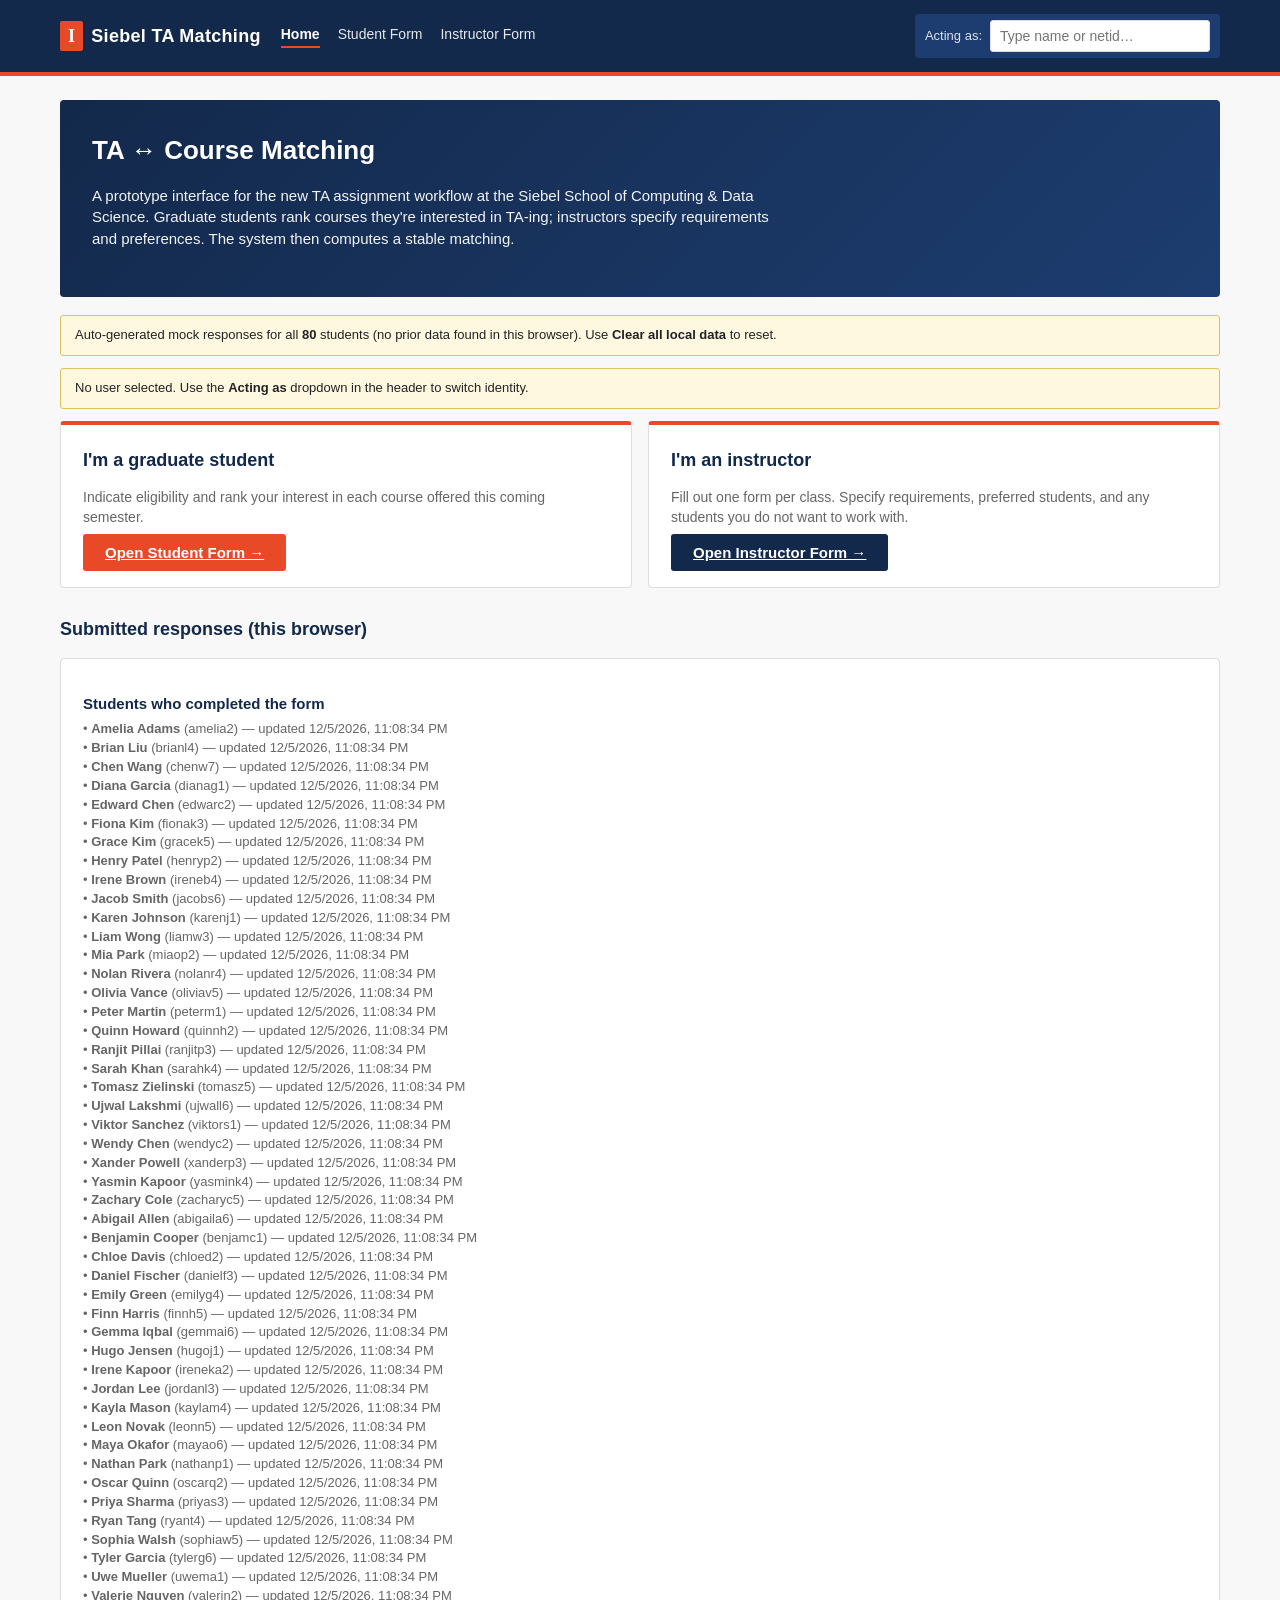
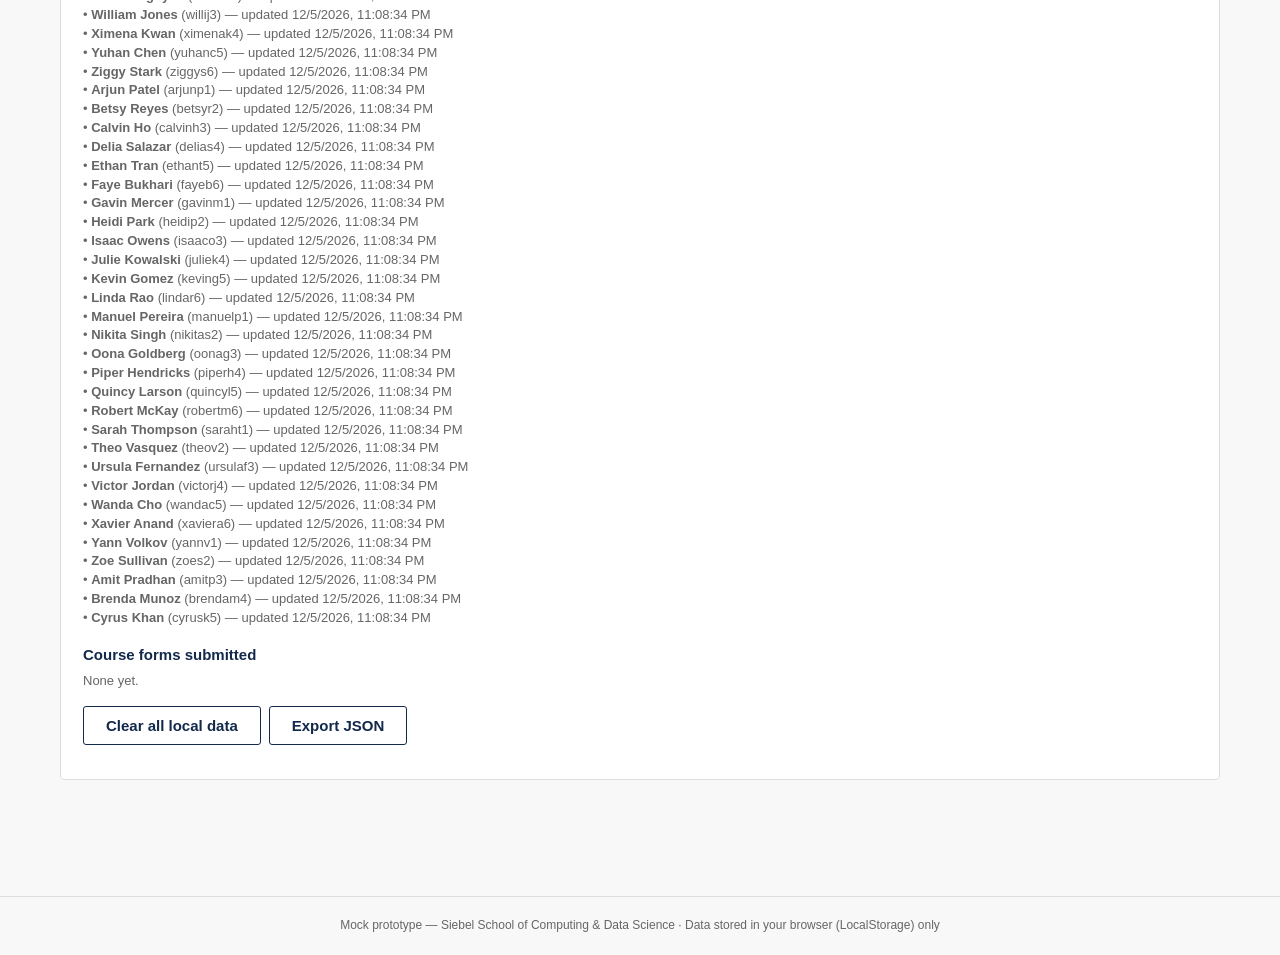
==== index.html @ 6efe0b81 "demo" ====
<!DOCTYPE html>
<html lang="en">
<head>
<meta charset="UTF-8" />
<title>TA Matching — Siebel School</title>
<meta name="viewport" content="width=device-width, initial-scale=1" />
<link rel="stylesheet" href="styles.css" />
</head>
<body>
<div id="app-header"></div>
<main>
  <div class="hero">
    <h1>TA &harr; Course Matching</h1>
    <p>A prototype interface for the new TA assignment workflow at the Siebel School of Computing &amp; Data Science. Graduate students rank courses they're interested in TA-ing; instructors specify requirements and preferences. The system then computes a stable matching.</p>
  </div>

  <div class="banner" id="userBanner">No user selected. Use the <b>Acting as</b> dropdown in the header to switch identity.</div>

  <div class="card-grid">
    <div class="card">
      <h2>I'm a graduate student</h2>
      <p>Indicate eligibility and rank your interest in each course offered this coming semester.</p>
      <a class="btn" href="student.html">Open Student Form &rarr;</a>
    </div>
    <div class="card">
      <h2>I'm an instructor</h2>
      <p>Fill out one form per class. Specify requirements, preferred students, and any students you do not want to work with.</p>
      <a class="btn secondary" href="instructor.html">Open Instructor Form &rarr;</a>
    </div>
  </div>

  <h2>Submitted responses (this browser)</h2>
  <div class="panel">
    <h3>Students who completed the form</h3>
    <div id="studentSummary" class="muted">None yet.</div>
    <h3>Course forms submitted</h3>
    <div id="instructorSummary" class="muted">None yet.</div>
    <div class="toolbar">
      <button class="btn ghost" id="clearBtn">Clear all local data</button>
      <button class="btn ghost" id="exportBtn">Export JSON</button>
    </div>
  </div>
</main>
<div id="app-footer"></div>

<script src="app.js"></script>
<script>
(async function() {
  const data = await loadAllData();
  const seeded = ensureSeededStudentResponses(data);
  buildHeader('home', data);
  buildFooter();

  const user = getCurrentUser();
  if (seeded) {
    const note = document.createElement('div');
    note.className = 'banner';
    note.innerHTML = `Auto-generated mock responses for all <b>${data.students.length}</b> students (no prior data found in this browser). Use <b>Clear all local data</b> to reset.`;
    document.querySelector('main').insertBefore(note, document.getElementById('userBanner'));
  }

  if (user) {
    const list = user.role === 'faculty' ? data.faculty : data.students;
    const row = list.find(x => x.netid === user.netid);
    document.getElementById('userBanner').className = 'banner good';
    document.getElementById('userBanner').innerHTML =
      `Acting as <b>${row ? row.name : user.netid}</b> (${user.role}, netid <code>${user.netid}</code>).`;
  }

  const sResp = getStudentResponses();
  const iResp = getInstructorResponses();
  const ss = document.getElementById('studentSummary');
  const is = document.getElementById('instructorSummary');
  const sKeys = Object.keys(sResp);
  const iKeys = Object.keys(iResp);
  if (sKeys.length) {
    ss.innerHTML = sKeys.map(k => {
      const s = data.students.find(x => x.netid === k);
      return `<div>• <b>${s?s.name:k}</b> (${k}) — updated ${new Date(sResp[k].updatedAt).toLocaleString()}</div>`;
    }).join('');
  }
  if (iKeys.length) {
    is.innerHTML = iKeys.map(k => {
      const r = iResp[k];
      const c = data.courses.find(x => x.course_id === r.course_id);
      const inst = data.faculty.find(x => x.netid === r.instructor);
      return `<div>• <b>${c?c.course_id+' — '+c.title:r.course_id}</b> by ${inst?inst.name:r.instructor} — updated ${new Date(r.updatedAt).toLocaleString()}</div>`;
    }).join('');
  }

  document.getElementById('clearBtn').addEventListener('click', () => {
    if (confirm('Clear all locally-stored TA matching data? This cannot be undone.')) {
      localStorage.removeItem(LS_KEYS.STUDENT_RESPONSES);
      localStorage.removeItem(LS_KEYS.INSTRUCTOR_RESPONSES);
      location.reload();
    }
  });
  document.getElementById('exportBtn').addEventListener('click', () => {
    const dump = {
      students: getStudentResponses(),
      instructors: getInstructorResponses(),
      exportedAt: new Date().toISOString()
    };
    const blob = new Blob([JSON.stringify(dump, null, 2)], { type: 'application/json' });
    const a = document.createElement('a');
    a.href = URL.createObjectURL(blob);
    a.download = 'ta-matching-export.json';
    a.click();
  });
})();
</script>
</body>
</html>
---- styles.css ----
/* Siebel School / Illinois colors */
:root {
  --illinois-orange: #E84A27;
  --illinois-blue: #13294B;
  --illinois-blue-light: #1D3D70;
  --bg: #F8F8F8;
  --panel: #FFFFFF;
  --border: #DDDDDD;
  --text: #222222;
  --muted: #666666;
  --accent: #FF6B3D;
  --good: #1F7A3A;
  --warn: #B8860B;
}

* { box-sizing: border-box; }

body {
  margin: 0;
  font-family: -apple-system, "Segoe UI", Helvetica, Arial, sans-serif;
  background: var(--bg);
  color: var(--text);
  line-height: 1.45;
}

.topbar {
  background: var(--illinois-blue);
  color: #fff;
  padding: 0;
  border-bottom: 4px solid var(--illinois-orange);
}
.topbar-inner {
  max-width: 1200px;
  margin: 0 auto;
  display: flex;
  align-items: center;
  padding: 14px 20px;
  gap: 20px;
}
.brand {
  font-weight: 700;
  font-size: 18px;
  letter-spacing: 0.3px;
}
.brand .block-i {
  display: inline-block;
  background: var(--illinois-orange);
  color: white;
  padding: 2px 8px;
  margin-right: 8px;
  font-family: Georgia, serif;
  font-weight: 900;
  border-radius: 2px;
}
.topnav {
  display: flex;
  gap: 18px;
  flex: 1;
}
.topnav a {
  color: #fff;
  text-decoration: none;
  font-size: 14px;
  opacity: 0.9;
}
.topnav a:hover { opacity: 1; text-decoration: underline; }
.topnav a.active { font-weight: 700; opacity: 1; border-bottom: 2px solid var(--illinois-orange); padding-bottom: 2px; }

.user-switch {
  display: flex;
  align-items: center;
  gap: 8px;
  font-size: 13px;
  background: var(--illinois-blue-light);
  padding: 6px 10px;
  border-radius: 4px;
}
.user-switch select {
  background: #fff;
  border: 1px solid var(--border);
  padding: 4px 6px;
  border-radius: 3px;
  font-size: 13px;
  min-width: 200px;
}
.user-switch .who {
  color: #fff;
  opacity: 0.85;
}

main {
  max-width: 1200px;
  margin: 24px auto;
  padding: 0 20px 60px;
}

h1 {
  font-size: 26px;
  color: var(--illinois-blue);
  margin: 0 0 6px;
  border-bottom: 2px solid var(--illinois-orange);
  padding-bottom: 8px;
}
h2 {
  font-size: 18px;
  color: var(--illinois-blue);
  margin-top: 28px;
  margin-bottom: 8px;
}
h3 { font-size: 15px; margin: 16px 0 6px; color: var(--illinois-blue); }

.instructions, .recommendations {
  background: var(--panel);
  border-left: 4px solid var(--illinois-orange);
  padding: 12px 16px;
  margin: 12px 0;
  font-size: 14px;
}
.recommendations { border-left-color: var(--illinois-blue-light); }

.panel {
  background: var(--panel);
  border: 1px solid var(--border);
  padding: 18px 22px;
  margin: 16px 0;
  border-radius: 4px;
}

label { display: block; font-weight: 600; margin: 10px 0 4px; font-size: 14px; }
input[type=text], input[type=email], select, textarea {
  width: 100%;
  padding: 7px 9px;
  border: 1px solid var(--border);
  border-radius: 3px;
  font-size: 14px;
  font-family: inherit;
}
textarea { min-height: 70px; resize: vertical; }
.row { display: flex; gap: 16px; flex-wrap: wrap; }
.row > * { flex: 1; min-width: 200px; }

.checkline { display: flex; align-items: center; gap: 8px; margin: 6px 0; font-weight: 400; }
.checkline input { width: auto; }

.radio-group { display: flex; flex-direction: column; gap: 4px; }
.radio-group label { font-weight: 400; display: flex; align-items: center; gap: 8px; margin: 2px 0; }
.radio-group input { width: auto; }

.btn {
  background: var(--illinois-orange);
  color: white;
  border: none;
  padding: 10px 22px;
  font-size: 15px;
  font-weight: 600;
  border-radius: 3px;
  cursor: pointer;
}
.btn:hover { background: #c43e1f; }
.btn.secondary {
  background: var(--illinois-blue);
}
.btn.secondary:hover { background: var(--illinois-blue-light); }
.btn.ghost {
  background: transparent;
  color: var(--illinois-blue);
  border: 1px solid var(--illinois-blue);
}

.toolbar { display: flex; gap: 8px; margin: 16px 0; flex-wrap: wrap; }

table.courses {
  width: 100%;
  border-collapse: collapse;
  font-size: 13px;
  background: #fff;
}
table.courses th, table.courses td {
  text-align: left;
  padding: 6px 8px;
  border-bottom: 1px solid var(--border);
  vertical-align: middle;
}
table.courses th {
  background: var(--illinois-blue);
  color: white;
  position: sticky;
  top: 0;
  font-weight: 600;
}
table.courses tr:nth-child(even) { background: #FBFBFB; }
table.courses tr:hover { background: #FFF6F2; }

.grade-cell { display: flex; gap: 2px; }
.grade-cell label {
  font-weight: 400;
  margin: 0;
  cursor: pointer;
  padding: 2px 6px;
  border: 1px solid var(--border);
  border-radius: 3px;
  font-size: 12px;
  background: #fff;
}
.grade-cell input { display: none; }
.grade-cell input:checked + span { font-weight: 800; }
.grade-cell label.g-A:has(input:checked) { background: #1F7A3A; color: #fff; border-color: #1F7A3A; }
.grade-cell label.g-B:has(input:checked) { background: #4A8BC2; color: #fff; border-color: #4A8BC2; }
.grade-cell label.g-C:has(input:checked) { background: #E0A030; color: #fff; border-color: #E0A030; }
.grade-cell label.g-F:has(input:checked) { background: #B33A2C; color: #fff; border-color: #B33A2C; }

.req-tag {
  display: inline-block;
  background: var(--illinois-orange);
  color: white;
  font-size: 10px;
  padding: 1px 5px;
  border-radius: 2px;
  margin-left: 6px;
  vertical-align: middle;
}
.lvl-400 { color: var(--illinois-blue); font-weight: 600; }

.ordered-list {
  background: #fff;
  border: 1px dashed var(--border);
  padding: 10px;
  min-height: 60px;
  margin: 6px 0;
}
.chip {
  display: inline-flex;
  align-items: center;
  gap: 6px;
  background: var(--illinois-blue);
  color: white;
  padding: 4px 8px;
  margin: 3px;
  border-radius: 14px;
  font-size: 12px;
}
.chip.warn { background: #B33A2C; }
.chip .x { cursor: pointer; font-weight: bold; }
.chip .num { background: rgba(255,255,255,0.25); padding: 0 5px; border-radius: 8px; font-size: 11px; }

.search-input { max-width: 280px; }
.filters { display: flex; gap: 12px; align-items: center; margin-bottom: 10px; flex-wrap: wrap; }
.filters label { font-weight: 400; display: flex; align-items: center; gap: 6px; margin: 0; }

.hero {
  background: linear-gradient(135deg, var(--illinois-blue) 0%, var(--illinois-blue-light) 100%);
  color: white;
  padding: 32px;
  border-radius: 4px;
  margin-bottom: 18px;
}
.hero h1 { color: white; border-bottom: none; padding-bottom: 0; }
.hero p { font-size: 15px; opacity: 0.95; max-width: 700px; }
.card-grid { display: grid; grid-template-columns: 1fr 1fr; gap: 16px; }
.card {
  background: var(--panel);
  border: 1px solid var(--border);
  padding: 22px;
  border-radius: 4px;
  border-top: 4px solid var(--illinois-orange);
}
.card h2 { margin-top: 0; }
.card p { font-size: 14px; color: var(--muted); }

.banner {
  background: #FFF8E1;
  border: 1px solid #E0C060;
  padding: 10px 14px;
  border-radius: 3px;
  font-size: 13px;
  margin: 12px 0;
}
.banner.good {
  background: #E8F5EC;
  border-color: #1F7A3A;
  color: #14512A;
}

.smart-hints {
  background: #EEF4FB;
  border-left: 3px solid var(--illinois-blue-light);
  padding: 8px 12px;
  font-size: 12px;
  color: var(--illinois-blue);
  margin: 4px 0;
}
.smart-hints b { color: var(--illinois-orange); }

/* Combobox (typeahead-enhanced select) */
.combobox {
  position: relative;
  display: inline-block;
  vertical-align: middle;
}
.combobox.cb-block { display: block; }
.combobox-input {
  width: 100%;
  min-width: 220px;
  padding: 7px 9px;
  border: 1px solid var(--border);
  border-radius: 3px;
  font-size: 14px;
  font-family: inherit;
  background: #fff;
}
.combobox-input:focus {
  outline: 2px solid var(--illinois-orange);
  outline-offset: -1px;
}
.combobox-popup {
  position: absolute;
  top: calc(100% + 2px);
  left: 0;
  right: 0;
  min-width: 260px;
  max-height: 320px;
  overflow-y: auto;
  background: #fff;
  border: 1px solid var(--illinois-blue);
  border-radius: 3px;
  box-shadow: 0 6px 16px rgba(0,0,0,0.18);
  z-index: 1000;
  font-size: 13px;
}
.combobox-group {
  background: var(--illinois-blue);
  color: #fff;
  padding: 4px 10px;
  font-weight: 600;
  font-size: 11px;
  letter-spacing: 0.6px;
  text-transform: uppercase;
  position: sticky;
  top: 0;
}
.combobox-item {
  padding: 6px 10px;
  cursor: pointer;
  border-bottom: 1px solid #F0F0F0;
}
.combobox-item:hover,
.combobox-item.active {
  background: #FFF1EA;
}
.combobox-item mark {
  background: #FFE08A;
  color: inherit;
  padding: 0;
  font-weight: 700;
}
.combobox-empty {
  padding: 8px 10px;
  color: var(--muted);
  font-style: italic;
}

/* Header combobox lives on dark blue bar — keep it readable */
.user-switch .combobox-input { min-width: 220px; }

footer {
  text-align: center;
  padding: 20px;
  color: var(--muted);
  font-size: 12px;
  border-top: 1px solid var(--border);
  margin-top: 40px;
}

.muted { color: var(--muted); font-size: 13px; }
.small { font-size: 12px; }

@media (max-width: 700px) {
  .card-grid { grid-template-columns: 1fr; }
  .topbar-inner { flex-wrap: wrap; }
}
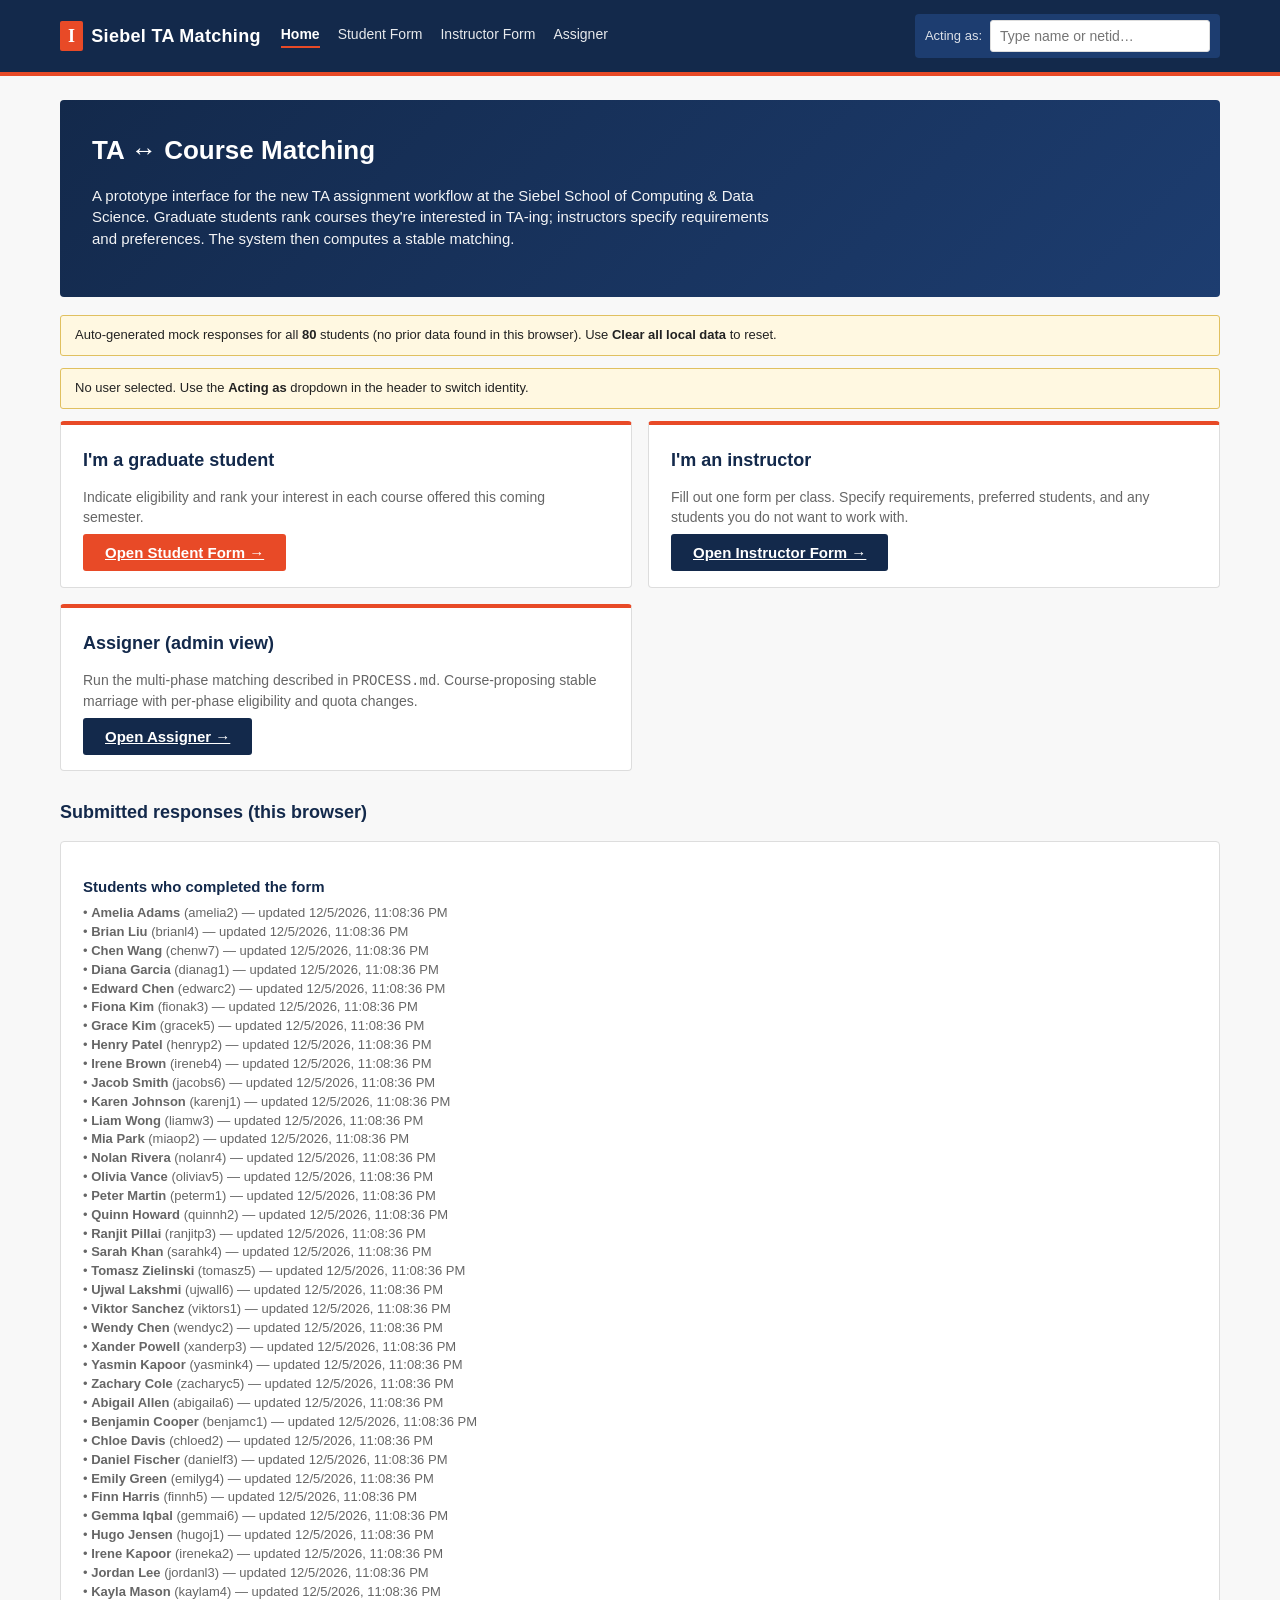
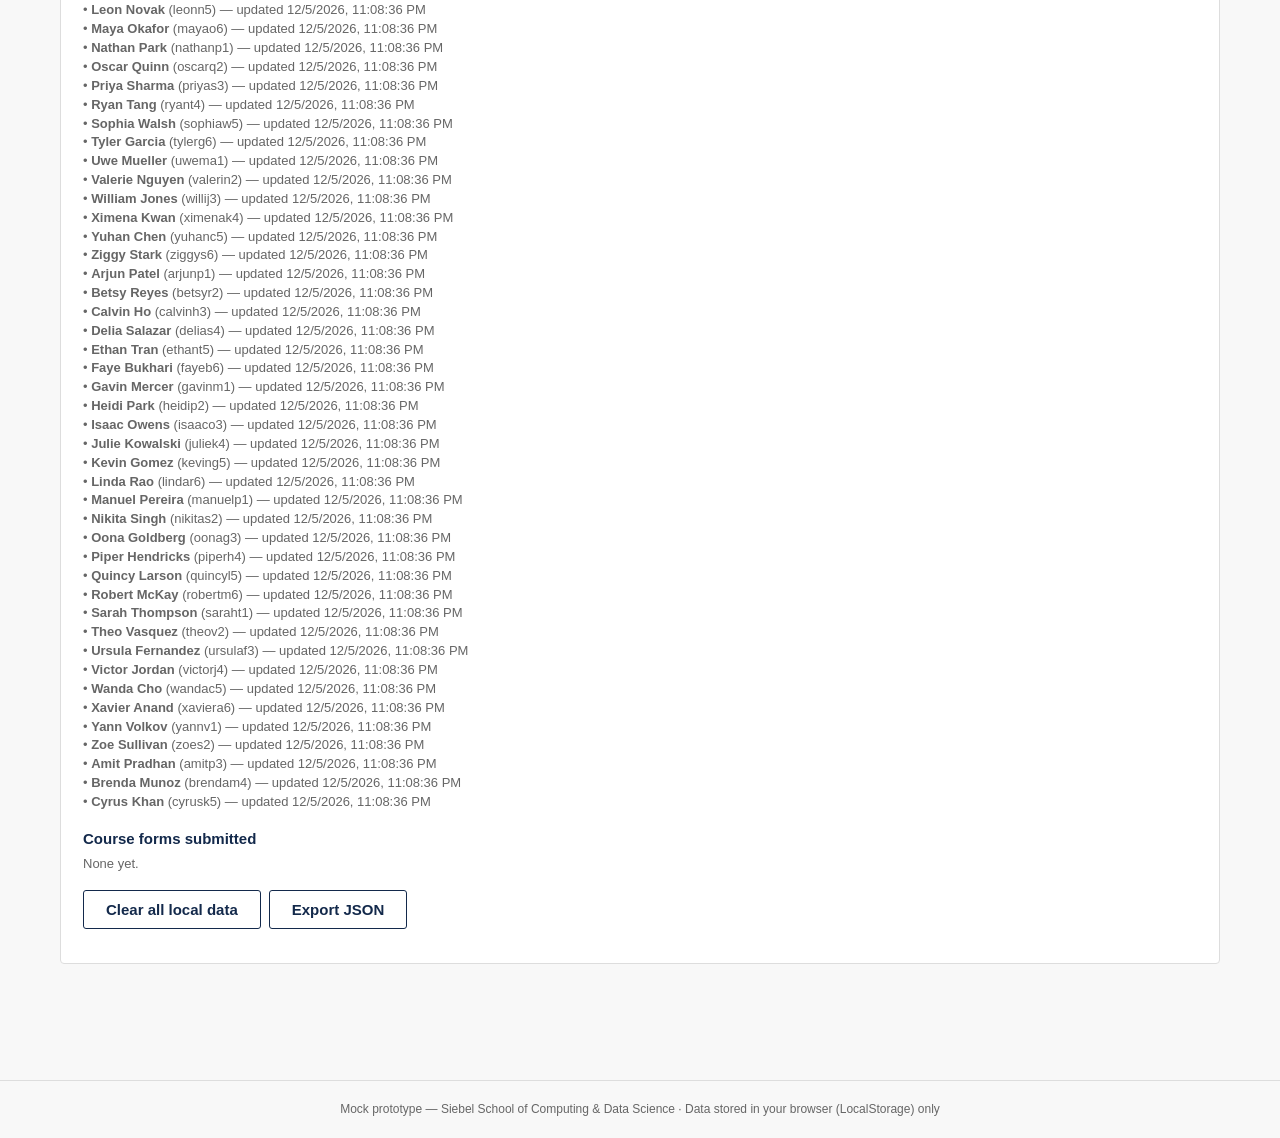
==== commit 2f2f4b19: "updated" ====
--- a/index.html
+++ b/index.html
@@ -26,6 +26,11 @@
       <h2>I'm an instructor</h2>
       <p>Fill out one form per class. Specify requirements, preferred students, and any students you do not want to work with.</p>
       <a class="btn secondary" href="instructor.html">Open Instructor Form &rarr;</a>
+    </div>
+    <div class="card">
+      <h2>Assigner (admin view)</h2>
+      <p>Run the multi-phase matching described in <code>PROCESS.md</code>. Course-proposing stable marriage with per-phase eligibility and quota changes.</p>
+      <a class="btn secondary" href="assigner.html">Open Assigner &rarr;</a>
     </div>
   </div>
 
--- a/styles.css
+++ b/styles.css
@@ -342,16 +342,24 @@
   padding: 6px 10px;
   cursor: pointer;
   border-bottom: 1px solid #F0F0F0;
+  color: #111;
 }
 .combobox-item:hover,
 .combobox-item.active {
-  background: #FFF1EA;
+  background: var(--illinois-blue);
+  color: #fff;
 }
 .combobox-item mark {
   background: #FFE08A;
-  color: inherit;
-  padding: 0;
+  color: #111;
+  padding: 0 2px;
   font-weight: 700;
+  border-radius: 2px;
+}
+.combobox-item.active mark,
+.combobox-item:hover mark {
+  background: var(--illinois-orange);
+  color: #fff;
 }
 .combobox-empty {
   padding: 8px 10px;
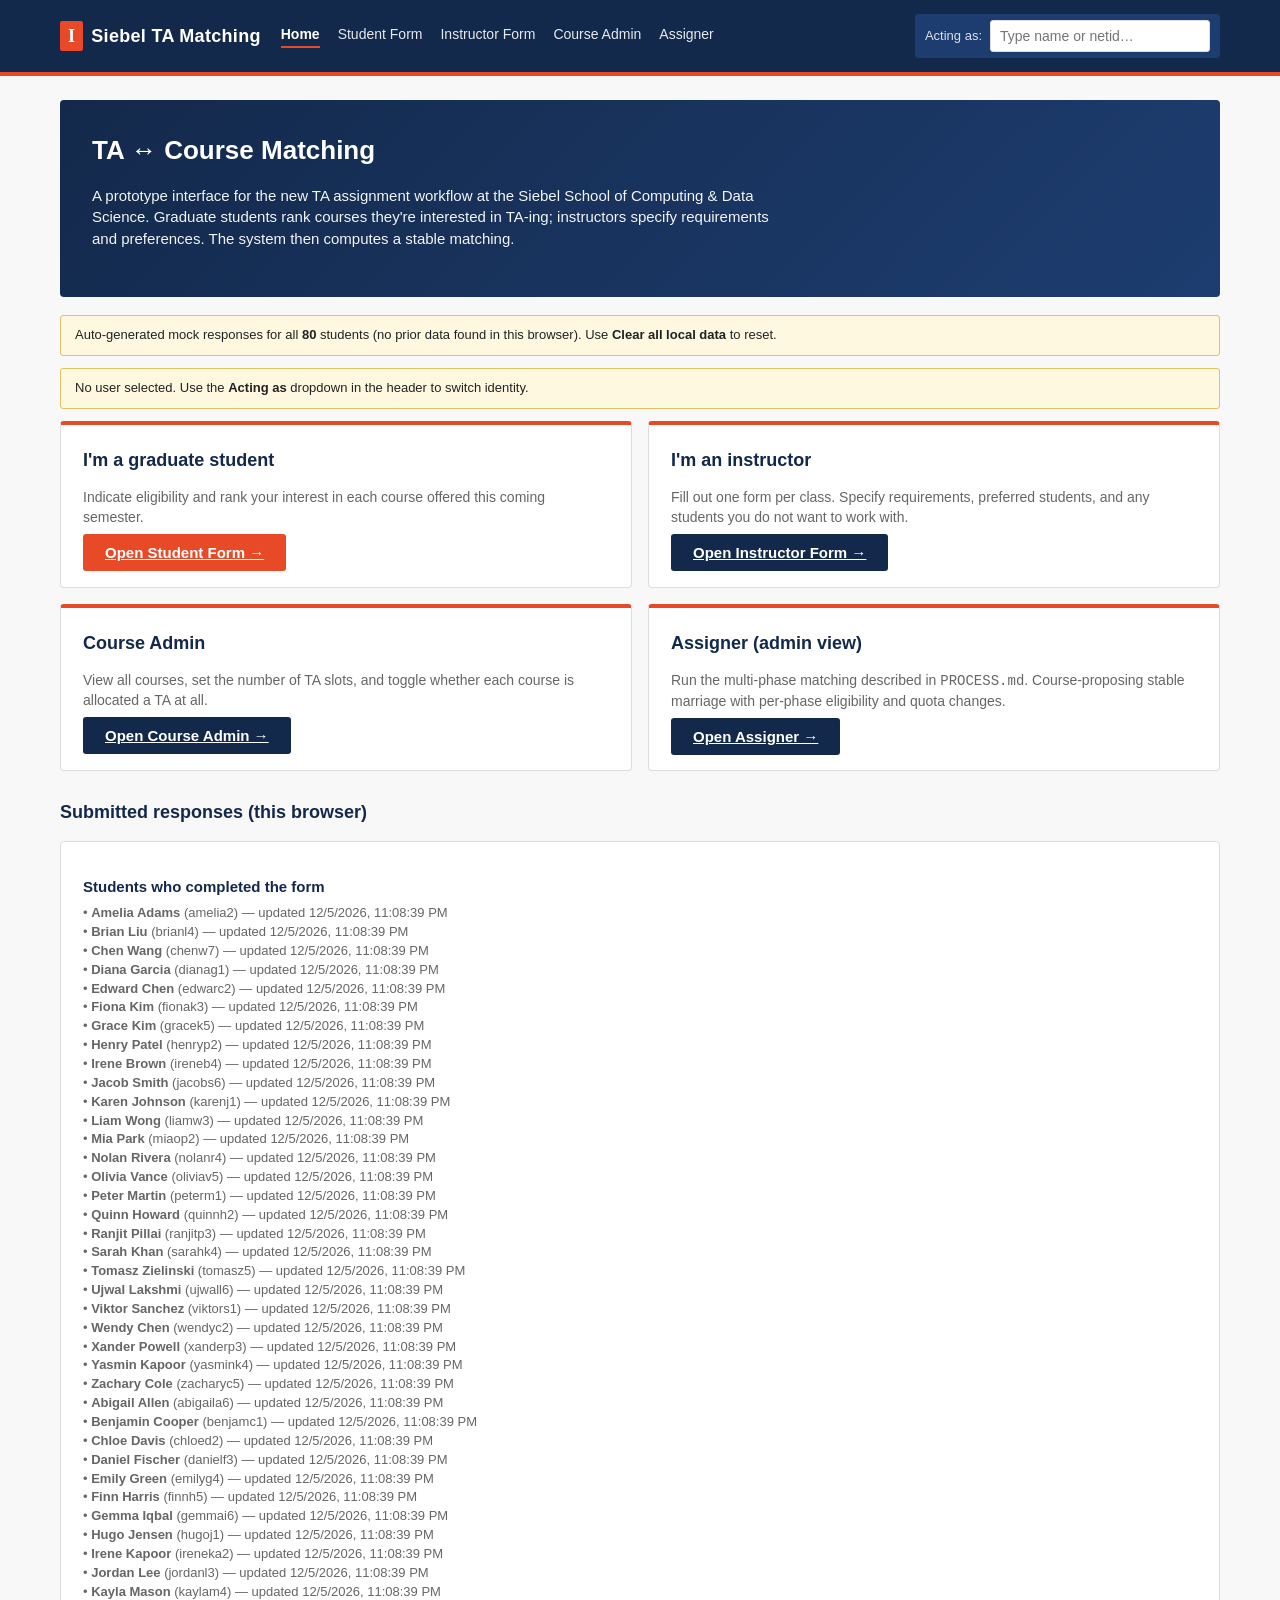
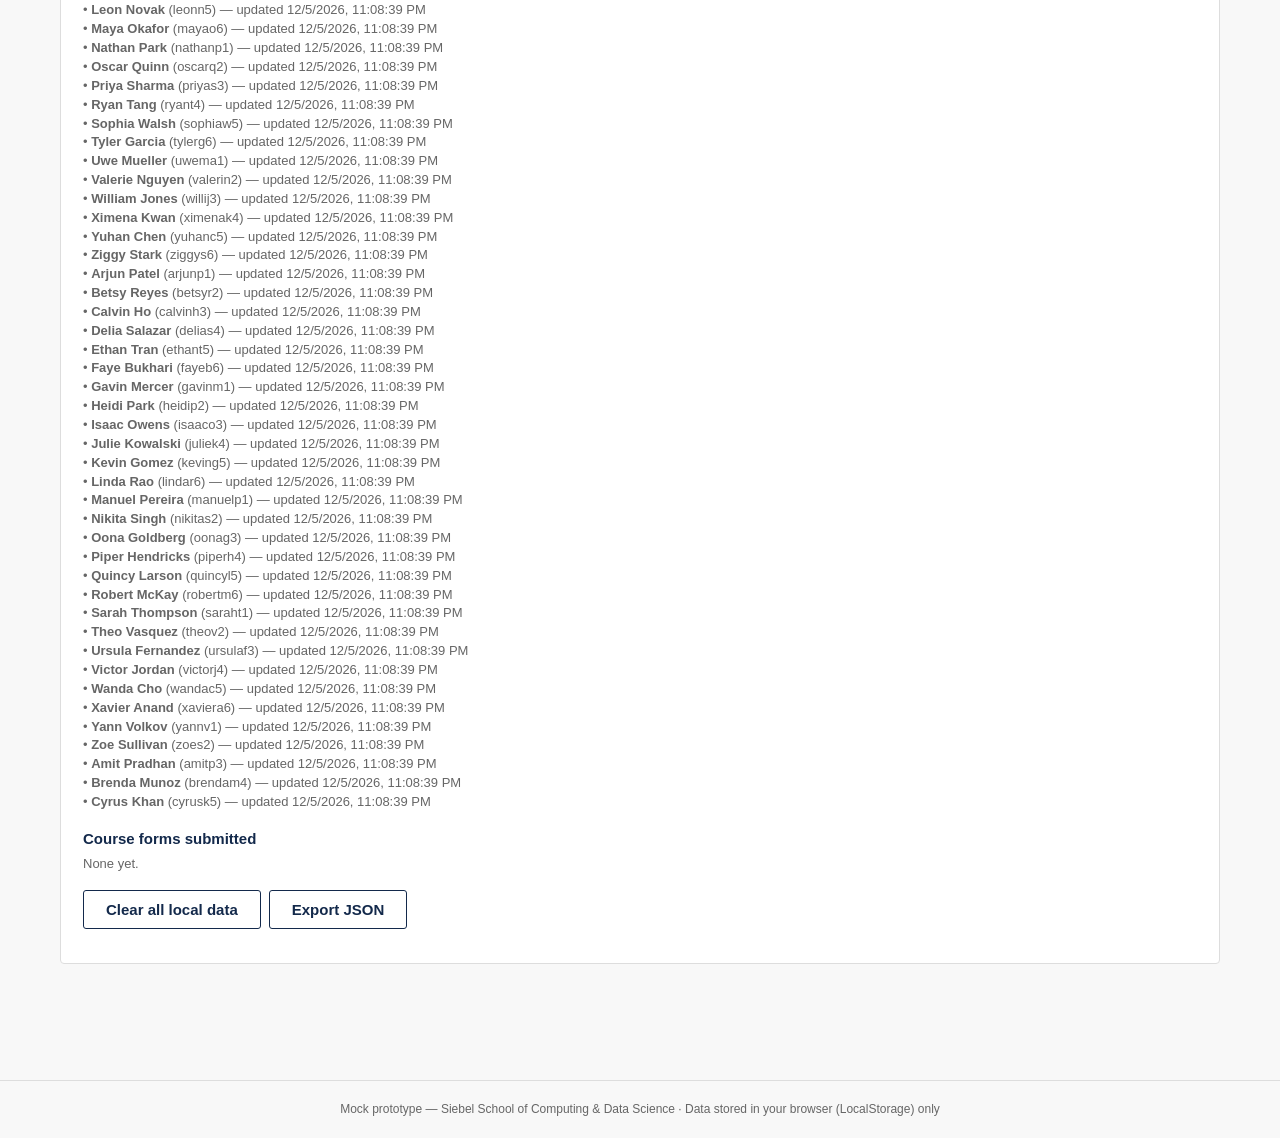
==== commit a5cac87d: "Add course view" ====
--- a/index.html
+++ b/index.html
@@ -26,6 +26,11 @@
       <h2>I'm an instructor</h2>
       <p>Fill out one form per class. Specify requirements, preferred students, and any students you do not want to work with.</p>
       <a class="btn secondary" href="instructor.html">Open Instructor Form &rarr;</a>
+    </div>
+    <div class="card">
+      <h2>Course Admin</h2>
+      <p>View all courses, set the number of TA slots, and toggle whether each course is allocated a TA at all.</p>
+      <a class="btn secondary" href="course.html">Open Course Admin &rarr;</a>
     </div>
     <div class="card">
       <h2>Assigner (admin view)</h2>
@@ -97,6 +102,7 @@
     if (confirm('Clear all locally-stored TA matching data? This cannot be undone.')) {
       localStorage.removeItem(LS_KEYS.STUDENT_RESPONSES);
       localStorage.removeItem(LS_KEYS.INSTRUCTOR_RESPONSES);
+      localStorage.removeItem(LS_KEYS.COURSE_OVERRIDES);
       location.reload();
     }
   });
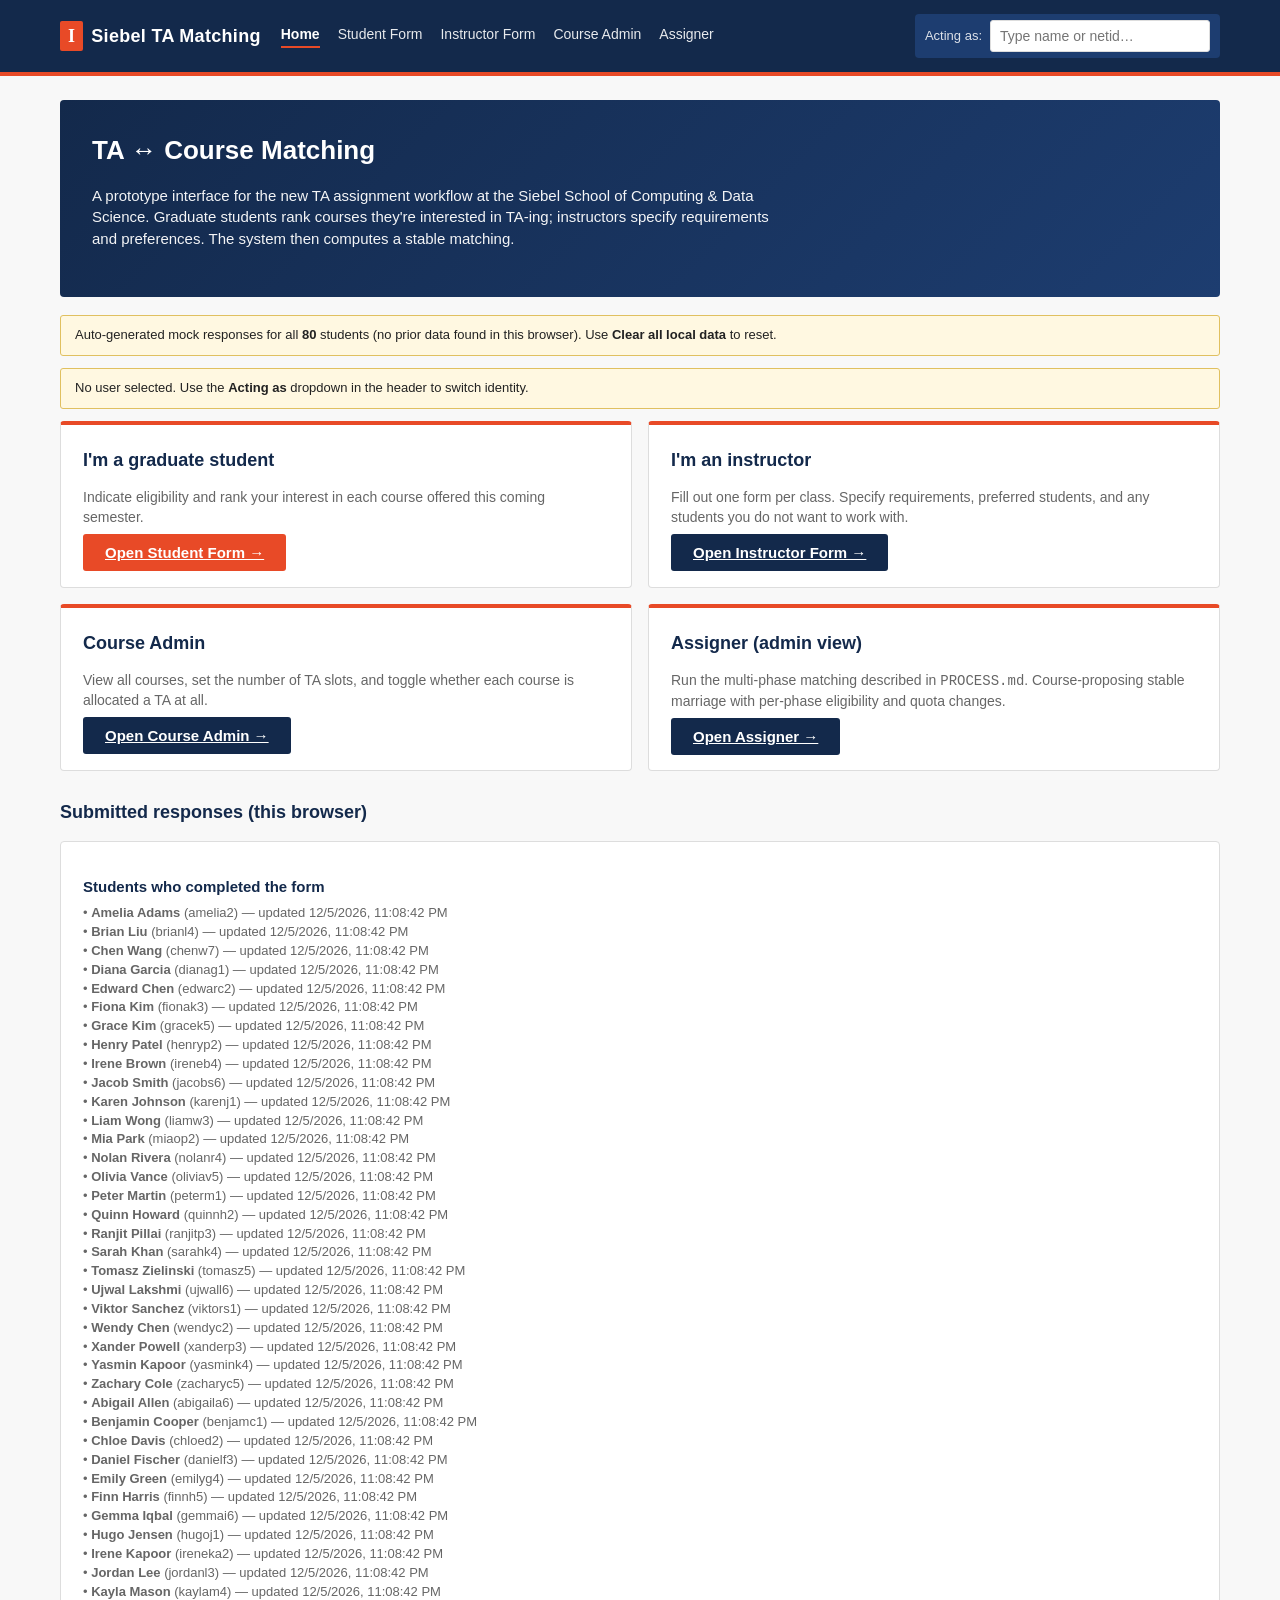
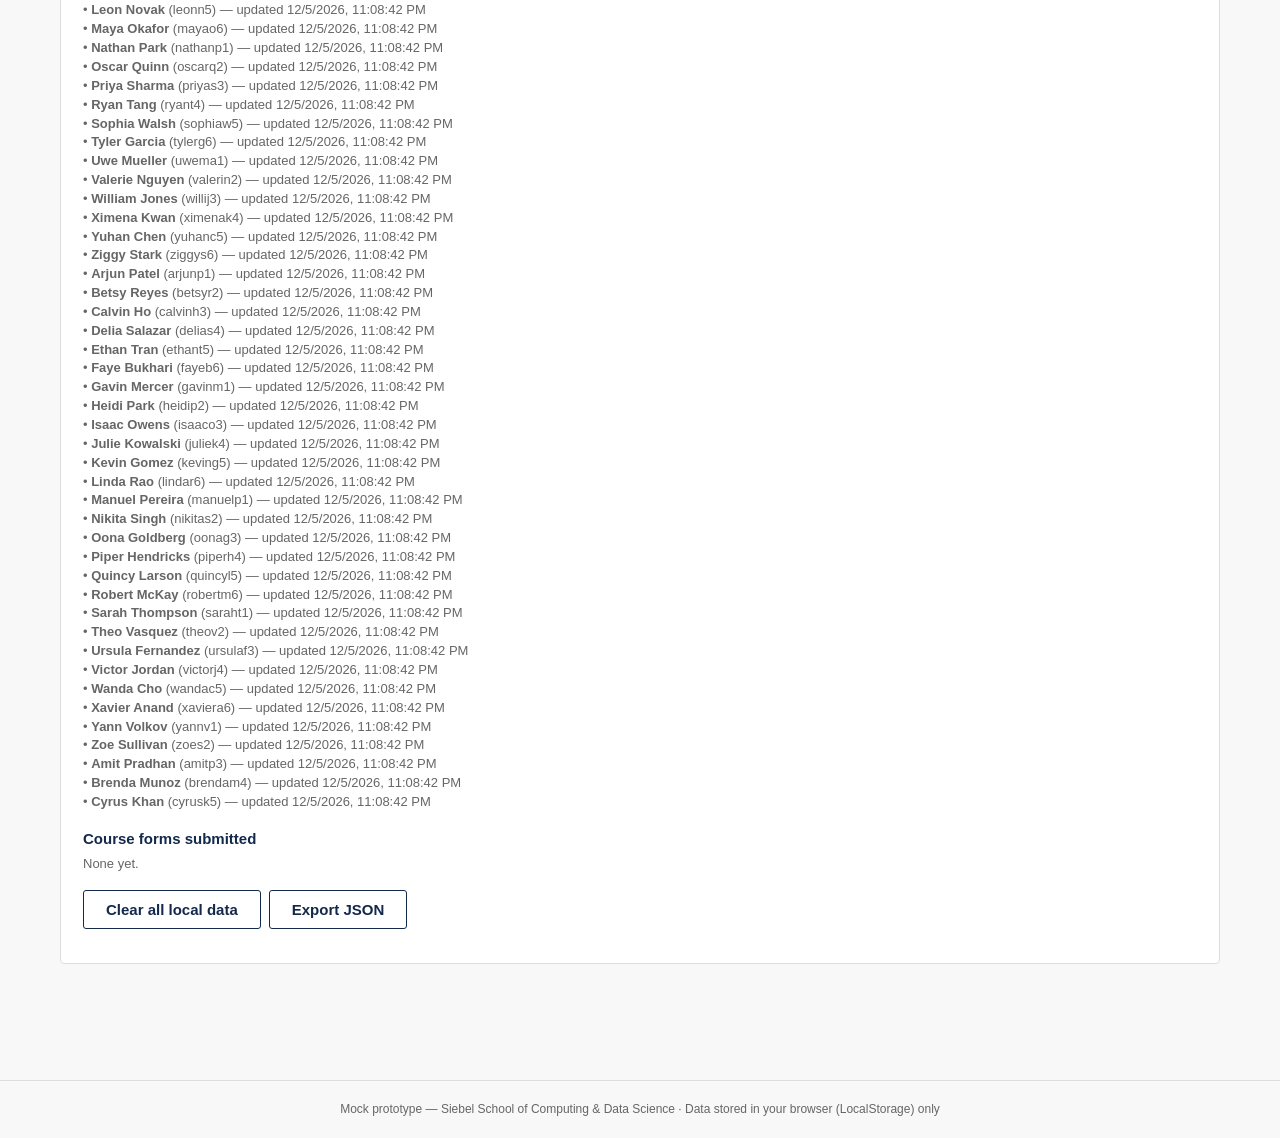
==== commit ccc9e4f6: "Updates" ====
--- a/index.html
+++ b/index.html
@@ -100,9 +100,7 @@
 
   document.getElementById('clearBtn').addEventListener('click', () => {
     if (confirm('Clear all locally-stored TA matching data? This cannot be undone.')) {
-      localStorage.removeItem(LS_KEYS.STUDENT_RESPONSES);
-      localStorage.removeItem(LS_KEYS.INSTRUCTOR_RESPONSES);
-      localStorage.removeItem(LS_KEYS.COURSE_OVERRIDES);
+      resetAllDemoData();
       location.reload();
     }
   });
--- a/styles.css
+++ b/styles.css
@@ -242,6 +242,40 @@
 .chip.warn { background: #B33A2C; }
 .chip .x { cursor: pointer; font-weight: bold; }
 .chip .num { background: rgba(255,255,255,0.25); padding: 0 5px; border-radius: 8px; font-size: 11px; }
+.chip .mv-btn { cursor: pointer; font-size: 10px; opacity: 0.8; padding: 0 2px; }
+.chip .mv-btn:hover { opacity: 1; }
+.chip .mv-dis { opacity: 0.3; cursor: default; pointer-events: none; }
+
+@keyframes chip-flash {
+  0%   { background: #f59e0b; box-shadow: 0 0 0 3px rgba(245,158,11,0.5); transform: scale(1.08); }
+  70%  { background: #f59e0b; box-shadow: 0 0 0 2px rgba(245,158,11,0.2); transform: scale(1.03); }
+  100% { background: var(--illinois-blue); box-shadow: none; transform: scale(1); }
+}
+.chip.chip-moved { animation: chip-flash 0.45s ease-out forwards; }
+
+.form-tabs {
+  display: flex;
+  gap: 0;
+  margin: 1.2rem 0 0;
+  border-bottom: 2px solid var(--border);
+}
+.form-tab-btn {
+  padding: 10px 26px;
+  border: none;
+  background: none;
+  font-size: 15px;
+  font-weight: 600;
+  cursor: pointer;
+  color: #666;
+  border-bottom: 3px solid transparent;
+  margin-bottom: -2px;
+  transition: color 0.15s, border-color 0.15s;
+  border-radius: 4px 4px 0 0;
+}
+.form-tab-btn.active { color: var(--primary); border-bottom-color: var(--primary); }
+.form-tab-btn:hover:not(.active) { color: var(--text); background: rgba(0,0,0,0.03); }
+.tab-section { animation: tab-fade 0.18s ease-out; }
+@keyframes tab-fade { from { opacity: 0; transform: translateY(4px); } to { opacity: 1; transform: none; } }
 
 .search-input { max-width: 280px; }
 .filters { display: flex; gap: 12px; align-items: center; margin-bottom: 10px; flex-wrap: wrap; }
@@ -370,6 +404,223 @@
 /* Header combobox lives on dark blue bar — keep it readable */
 .user-switch .combobox-input { min-width: 220px; }
 
+/* Currently-editing course display */
+.current-course-display {
+  font-size: 15px;
+  font-weight: 700;
+  color: var(--illinois-blue);
+  padding: 6px 0 7px;
+  border-bottom: 2px solid var(--illinois-orange);
+  min-height: 34px;
+}
+
+/* My Courses nav table */
+table.course-nav-table {
+  width: 100%;
+  border-collapse: collapse;
+  font-size: 13px;
+}
+table.course-nav-table th {
+  background: var(--illinois-blue);
+  color: #fff;
+  font-weight: 600;
+  font-size: 12px;
+  padding: 7px 11px;
+  text-align: left;
+}
+table.course-nav-table td {
+  padding: 9px 11px;
+  border-bottom: 1px solid var(--border);
+  vertical-align: middle;
+}
+table.course-nav-table tbody tr:last-child td { border-bottom: none; }
+.cnav-row {
+  cursor: pointer;
+  transition: background 0.1s;
+}
+.cnav-row:hover td { background: #FFF3EE; }
+.cnav-active td {
+  background: #EEF3FA !important;
+  border-left: 3px solid var(--illinois-orange);
+}
+.cnav-active td:not(:first-child) { border-left: none; }
+.cnav-active td:first-child { border-left: 3px solid var(--illinois-orange); padding-left: 9px; }
+.cnav-cid { font-weight: 700; color: var(--illinois-blue); white-space: nowrap; }
+.cnav-center { text-align: center; }
+.cnav-badge {
+  display: inline-block;
+  padding: 3px 10px;
+  border-radius: 10px;
+  font-size: 12px;
+  font-weight: 600;
+}
+.cnav-started { background: #E2F3E8; color: #1A6B32; }
+.cnav-empty   { background: #F2F2F2; color: #999; }
+.cnav-status  { white-space: normal; min-width: 180px; }
+.cnav-warn {
+  display: block;
+  font-size: 12px;
+  color: #92500A;
+  background: #FEF3CD;
+  border-left: 3px solid #E0A030;
+  padding: 2px 7px;
+  margin: 2px 0;
+  border-radius: 0 4px 4px 0;
+}
+
+/* Preferred-student table */
+.pref-table-wrap {
+  border-radius: 6px;
+  overflow: hidden;
+  box-shadow: 0 1px 6px rgba(0,0,0,0.09), 0 0 0 1px var(--border);
+  margin: 10px 0;
+}
+table.pref-table {
+  width: 100%;
+  border-collapse: collapse;
+  font-size: 13px;
+  background: #fff;
+}
+table.pref-table th, table.pref-table td {
+  text-align: left;
+  padding: 7px 11px;
+  border-bottom: 1px solid var(--border);
+  vertical-align: middle;
+  white-space: nowrap;
+}
+table.pref-table th {
+  background: var(--illinois-blue);
+  color: white;
+  font-weight: 700;
+  font-size: 11px;
+  text-transform: uppercase;
+  letter-spacing: 0.5px;
+  vertical-align: bottom;
+  padding-top: 10px;
+  padding-bottom: 9px;
+}
+table.pref-table th .th-sub {
+  display: block;
+  font-weight: 400;
+  font-size: 10px;
+  letter-spacing: 0.2px;
+  text-transform: none;
+  opacity: 0.72;
+  margin-top: 2px;
+}
+table.pref-table tbody tr:last-child td { border-bottom: none; }
+table.pref-table tbody tr:nth-child(even) td { background: #F7F9FC; }
+table.pref-table tbody tr:hover td { background: #FFF3EE; transition: background 0.1s; }
+
+/* Position column */
+table.pref-table td.col-pos {
+  text-align: center;
+  width: 36px;
+  font-size: 16px;
+  font-weight: 700;
+  color: var(--illinois-orange);
+  padding-right: 6px;
+}
+
+/* Name column */
+table.pref-table td.col-name { white-space: normal; min-width: 150px; }
+table.pref-table .stu-name { font-weight: 600; color: var(--illinois-blue); font-size: 13px; }
+table.pref-table .stu-nid  { font-size: 11px; color: var(--muted); margin-top: 1px; }
+
+/* Program badges */
+table.pref-table .prog-badge {
+  display: inline-block;
+  padding: 2px 8px;
+  border-radius: 10px;
+  font-size: 11px;
+  font-weight: 600;
+  letter-spacing: 0.2px;
+}
+table.pref-table .prog-phd { background: #1D3D70; color: #fff; }
+table.pref-table .prog-ms  { background: #2A6E55; color: #fff; }
+table.pref-table .prog-msc { background: #2A6E55; color: #fff; }
+
+/* Guarantee badge */
+table.pref-table .guar-yes {
+  display: inline-block;
+  background: #E6F4EC;
+  color: #1A6B32;
+  padding: 2px 8px;
+  border-radius: 10px;
+  font-size: 11px;
+  font-weight: 700;
+}
+table.pref-table .guar-no { color: #ccc; }
+
+/* Taken / TA'd badges */
+table.pref-table .check-yes {
+  display: inline-block;
+  background: #E6F4EC;
+  color: #1A6B32;
+  padding: 2px 8px;
+  border-radius: 10px;
+  font-size: 11px;
+  font-weight: 600;
+  cursor: default;
+}
+table.pref-table .check-no { color: #ccc; }
+
+/* Student-rank badges */
+table.pref-table td.col-rank { text-align: center; }
+table.pref-table .rank-badge {
+  display: inline-block;
+  padding: 3px 11px;
+  border-radius: 12px;
+  font-size: 13px;
+  font-weight: 700;
+  min-width: 30px;
+  text-align: center;
+}
+table.pref-table .rank-A { background: #E2F3E8; color: #1A6B32; }
+table.pref-table .rank-B { background: #E0ECFB; color: #1D4DA8; }
+table.pref-table .rank-C { background: #FEF3CD; color: #92700A; }
+table.pref-table .rank-D { background: #F2F2F2; color: #999; }
+
+/* Move buttons */
+table.pref-table .mv-btn {
+  background: #fff;
+  border: 1px solid #d0d5de;
+  border-radius: 4px;
+  cursor: pointer;
+  font-size: 12px;
+  padding: 3px 7px;
+  line-height: 1;
+  color: var(--illinois-blue);
+  transition: background 0.12s, color 0.12s, border-color 0.12s;
+}
+table.pref-table .mv-btn:hover:not(:disabled) {
+  background: var(--illinois-blue);
+  color: #fff;
+  border-color: var(--illinois-blue);
+}
+table.pref-table .mv-btn:disabled { opacity: 0.18; cursor: default; }
+
+/* Remove button */
+table.pref-table .x-btn {
+  background: none;
+  border: none;
+  color: #ccc;
+  cursor: pointer;
+  font-size: 18px;
+  font-weight: 300;
+  padding: 0 4px;
+  line-height: 1;
+  transition: color 0.12s;
+}
+table.pref-table .x-btn:hover { color: #B33A2C; }
+
+@keyframes row-flash {
+  0%   { background: #fde68a !important; }
+  60%  { background: #fde68a !important; }
+  100% { background: inherit; }
+}
+table.pref-table tr.row-moved td { animation: row-flash 0.5s ease-out forwards; }
+
 footer {
   text-align: center;
   padding: 20px;
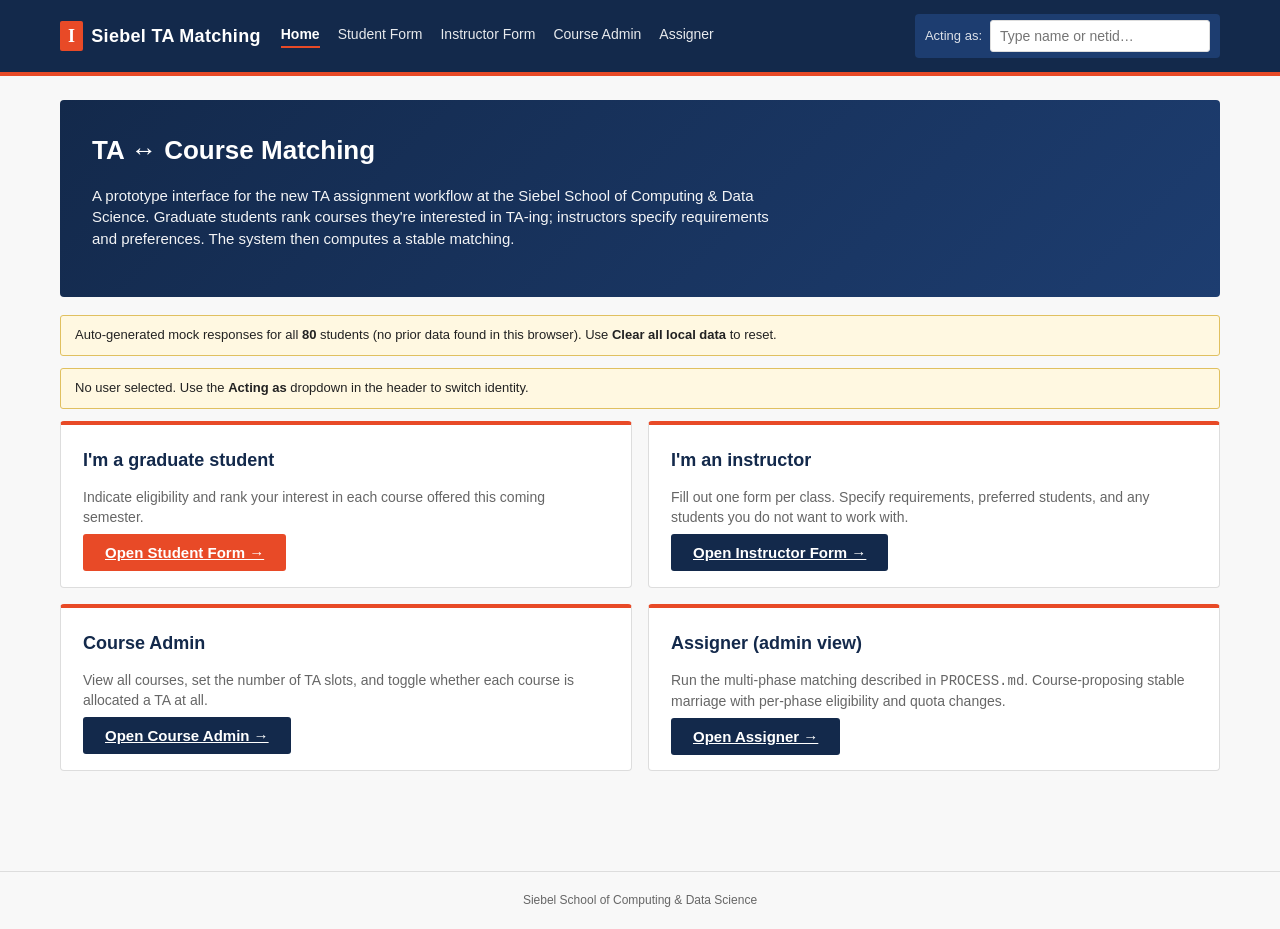
==== commit c9cd2261: "Updates" ====
--- a/index.html
+++ b/index.html
@@ -39,17 +39,6 @@
     </div>
   </div>
 
-  <h2>Submitted responses (this browser)</h2>
-  <div class="panel">
-    <h3>Students who completed the form</h3>
-    <div id="studentSummary" class="muted">None yet.</div>
-    <h3>Course forms submitted</h3>
-    <div id="instructorSummary" class="muted">None yet.</div>
-    <div class="toolbar">
-      <button class="btn ghost" id="clearBtn">Clear all local data</button>
-      <button class="btn ghost" id="exportBtn">Export JSON</button>
-    </div>
-  </div>
 </main>
 <div id="app-footer"></div>
 
@@ -77,45 +66,6 @@
       `Acting as <b>${row ? row.name : user.netid}</b> (${user.role}, netid <code>${user.netid}</code>).`;
   }
 
-  const sResp = getStudentResponses();
-  const iResp = getInstructorResponses();
-  const ss = document.getElementById('studentSummary');
-  const is = document.getElementById('instructorSummary');
-  const sKeys = Object.keys(sResp);
-  const iKeys = Object.keys(iResp);
-  if (sKeys.length) {
-    ss.innerHTML = sKeys.map(k => {
-      const s = data.students.find(x => x.netid === k);
-      return `<div>• <b>${s?s.name:k}</b> (${k}) — updated ${new Date(sResp[k].updatedAt).toLocaleString()}</div>`;
-    }).join('');
-  }
-  if (iKeys.length) {
-    is.innerHTML = iKeys.map(k => {
-      const r = iResp[k];
-      const c = data.courses.find(x => x.course_id === r.course_id);
-      const inst = data.faculty.find(x => x.netid === r.instructor);
-      return `<div>• <b>${c?c.course_id+' — '+c.title:r.course_id}</b> by ${inst?inst.name:r.instructor} — updated ${new Date(r.updatedAt).toLocaleString()}</div>`;
-    }).join('');
-  }
-
-  document.getElementById('clearBtn').addEventListener('click', () => {
-    if (confirm('Clear all locally-stored TA matching data? This cannot be undone.')) {
-      resetAllDemoData();
-      location.reload();
-    }
-  });
-  document.getElementById('exportBtn').addEventListener('click', () => {
-    const dump = {
-      students: getStudentResponses(),
-      instructors: getInstructorResponses(),
-      exportedAt: new Date().toISOString()
-    };
-    const blob = new Blob([JSON.stringify(dump, null, 2)], { type: 'application/json' });
-    const a = document.createElement('a');
-    a.href = URL.createObjectURL(blob);
-    a.download = 'ta-matching-export.json';
-    a.click();
-  });
 })();
 </script>
 </body>
--- a/styles.css
+++ b/styles.css
@@ -107,6 +107,8 @@
   margin-top: 28px;
   margin-bottom: 8px;
 }
+.panel > h2:first-child,
+.panel > label:first-child { margin-top: 0; }
 h3 { font-size: 15px; margin: 16px 0 6px; color: var(--illinois-blue); }
 
 .instructions, .recommendations {
